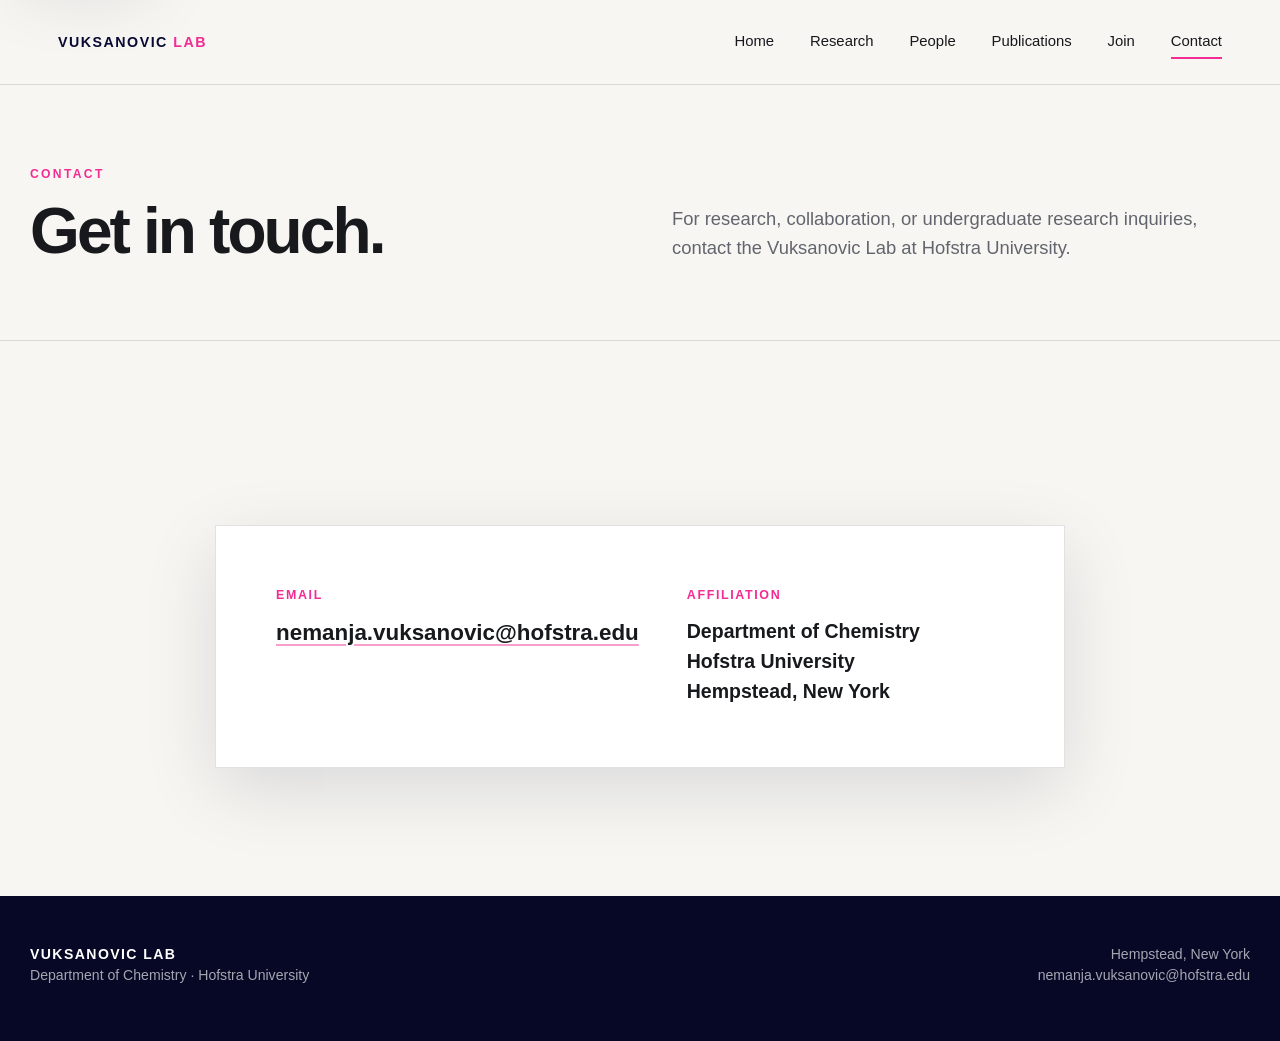
==== contact.html @ c1f4cd51 "Remove diacritic from lab name" ====
<!doctype html><html lang="en"><head><meta charset="utf-8"><meta name="viewport" content="width=device-width,initial-scale=1"><meta name="description" content="Contact the Vuksanovic Lab at Hofstra University."><title>Contact | Vuksanovic Lab</title><link rel="icon" href="assets/favicon.svg"><link rel="stylesheet" href="styles.css"></head><body>
<a class="skip-link" href="#main">Skip to content</a><header class="site-header light-page"><nav class="nav" aria-label="Primary"><a class="brand" href="index.html">VUKSANOVIC <span>LAB</span></a><button class="menu-toggle" aria-label="Open menu" aria-expanded="false"><svg viewBox="0 0 24 24"><path d="M4 7h16M4 12h16M4 17h16" fill="none" stroke="currentColor" stroke-width="2" stroke-linecap="round"/></svg></button><div class="nav-links"><a href="index.html">Home</a><a href="research.html">Research</a><a href="people.html">People</a><a href="publications.html">Publications</a><a href="join.html">Join</a><a class="active" href="contact.html">Contact</a></div></nav></header>
<main id="main"><section class="page-hero"><div class="container"><div><div class="section-label">Contact</div><h1>Get in touch.</h1></div><p>For research, collaboration, or undergraduate research inquiries, contact the Vuksanovic Lab at Hofstra University.</p></div></section><section class="section"><div class="container simple-content"><div class="contact-card"><div><strong>Email</strong><a href="mailto:nemanja.vuksanovic@hofstra.edu">nemanja.vuksanovic@hofstra.edu</a></div><div><strong>Affiliation</strong><div style="font-size:1.22rem;font-weight:700">Department of Chemistry<br>Hofstra University<br>Hempstead, New York</div></div></div></div></section></main>
<footer class="site-footer"><div class="footer-grid"><div><div class="footer-brand">VUKSANOVIC LAB</div><div>Department of Chemistry · Hofstra University</div></div><div class="footer-right">Hempstead, New York<br><a href="mailto:nemanja.vuksanovic@hofstra.edu">nemanja.vuksanovic@hofstra.edu</a></div></div></footer><script src="script.js"></script></body></html>
---- styles.css ----
:root {
  --navy:#090b35;
  --violet:#35106b;
  --magenta:#f22c93;
  --coral:#ff6a74;
  --blue:#395bff;
  --ink:#17191c;
  --muted:#62656d;
  --paper:#f7f6f2;
  --white:#ffffff;
  --line:rgba(23,25,28,.13);
  --max:1220px;
  --shadow:0 22px 70px rgba(9,11,53,.12);
}
*{box-sizing:border-box}
html{scroll-behavior:smooth;background:var(--paper)}
body{margin:0;font-family:Inter,ui-sans-serif,-apple-system,BlinkMacSystemFont,"Segoe UI",Helvetica,Arial,sans-serif;color:var(--ink);background:var(--paper);line-height:1.55;-webkit-font-smoothing:antialiased}
a{color:inherit;text-decoration:none}
img{display:block;max-width:100%}
button{font:inherit}
.skip-link{position:fixed;left:1rem;top:-5rem;z-index:999;background:#fff;padding:.8rem 1rem;border-radius:8px;box-shadow:var(--shadow)}
.skip-link:focus{top:1rem}
.site-header{position:fixed;inset:0 0 auto 0;z-index:100;transition:background .25s ease,box-shadow .25s ease,color .25s ease}
.site-header.scrolled,.site-header.light-page{background:rgba(247,246,242,.95);backdrop-filter:blur(18px);box-shadow:0 1px 0 var(--line);color:var(--ink)}
.nav{max-width:var(--max);height:84px;margin:auto;padding:0 28px;display:flex;align-items:center;justify-content:space-between;gap:2rem}
.brand{font-weight:850;letter-spacing:.105em;font-size:.89rem;color:#fff;white-space:nowrap}
.site-header.scrolled .brand,.site-header.light-page .brand{color:var(--navy)}
.brand span{color:var(--magenta)}
.nav-links{display:flex;align-items:center;gap:clamp(1.1rem,2.8vw,2.5rem);font-size:.93rem;color:rgba(255,255,255,.92)}
.site-header.scrolled .nav-links,.site-header.light-page .nav-links{color:var(--ink)}
.nav-links a{position:relative;padding:.35rem 0}
.nav-links a::after{content:"";position:absolute;left:0;right:100%;bottom:0;height:2px;background:var(--magenta);transition:right .2s ease}
.nav-links a:hover::after,.nav-links a.active::after{right:0}
.menu-toggle{display:none;border:0;background:transparent;color:inherit;width:44px;height:44px;align-items:center;justify-content:center}
.menu-toggle svg{width:24px}
.hero{min-height:100svh;position:relative;display:flex;align-items:center;background:var(--navy);color:#fff;overflow:hidden}
.hero-bg{position:absolute;inset:0;background-image:linear-gradient(90deg,rgba(5,8,39,.93) 0%,rgba(5,8,39,.78) 28%,rgba(5,8,39,.35) 55%,rgba(5,8,39,.05) 100%),url('https://static.wixstatic.com/media/f7b868_eec6115612794b22b2e714ac04f7f9d2~mv2.png');background-size:cover;background-position:center center;transform:scale(1.01)}
.hero::after{content:"";position:absolute;inset:auto 0 0;height:180px;background:linear-gradient(transparent,var(--paper));pointer-events:none}
.hero-inner{position:relative;z-index:1;width:min(var(--max),calc(100% - 56px));margin:0 auto;padding:130px 0 150px}
.eyebrow{font-size:.78rem;letter-spacing:.22em;text-transform:uppercase;font-weight:780;color:var(--magenta);margin:0 0 1.35rem}
.hero h1{font-size:clamp(3.8rem,9vw,8.5rem);line-height:.88;letter-spacing:-.055em;margin:0;max-width:900px;font-weight:860}
.hero-subtitle{font-size:clamp(1.25rem,2.5vw,2.25rem);line-height:1.15;max-width:760px;margin:2rem 0 0;font-weight:510;letter-spacing:-.02em}
.hero-meta{margin:1.3rem 0 0;color:rgba(255,255,255,.76);font-size:clamp(.95rem,1.4vw,1.1rem);letter-spacing:.04em}
.scroll-mark{position:absolute;z-index:2;left:50%;bottom:38px;transform:translateX(-50%);color:rgba(255,255,255,.7);font-size:.75rem;letter-spacing:.16em;text-transform:uppercase;display:flex;flex-direction:column;align-items:center;gap:.7rem}
.scroll-mark::after{content:"";width:1px;height:32px;background:linear-gradient(var(--magenta),transparent)}
.section{padding:clamp(80px,10vw,140px) 28px}
.container{width:min(var(--max),100%);margin:0 auto}
.intro{padding-top:95px;padding-bottom:95px;text-align:center}
.intro p{font-size:clamp(1.7rem,3.6vw,3.35rem);line-height:1.14;letter-spacing:-.035em;max-width:1030px;margin:0 auto;font-weight:620}
.section-label{font-size:.76rem;letter-spacing:.19em;text-transform:uppercase;font-weight:800;color:var(--magenta);margin-bottom:1.05rem}
.section h2,.page-hero h1{font-size:clamp(2.6rem,5vw,5rem);line-height:.96;letter-spacing:-.045em;margin:0;font-weight:830}
.section-lead{font-size:clamp(1.15rem,2vw,1.5rem);line-height:1.45;max-width:760px;color:#34363c;margin:1.4rem 0 0}
.figure-card{margin-top:3.2rem;background:#fff;border:1px solid rgba(23,25,28,.08);box-shadow:0 24px 90px rgba(29,25,74,.08);overflow:hidden}
.figure-card img{width:100%;height:auto;background:#fff}
figcaption{padding:1.1rem 1.35rem 1.3rem;color:var(--muted);font-size:.78rem;line-height:1.5;border-top:1px solid var(--line)}
figcaption a{text-decoration:underline;text-decoration-color:rgba(242,44,147,.45);text-underline-offset:3px}
.alt-section{background:#ecebe7}
.split{display:grid;grid-template-columns:minmax(0,1.15fr) minmax(320px,.85fr);align-items:center;gap:clamp(40px,7vw,96px)}
.split.reverse{grid-template-columns:minmax(320px,.85fr) minmax(0,1.15fr)}
.split .copy p{font-size:clamp(1.08rem,1.8vw,1.35rem);color:#3c3e44;max-width:570px}
.figure-compact{background:#fff;box-shadow:var(--shadow);padding:0;border:1px solid rgba(23,25,28,.08)}
.question{padding:clamp(100px,12vw,170px) 28px;background:var(--navy);color:#fff;position:relative;overflow:hidden}
.question::before{content:"";position:absolute;width:520px;height:520px;border-radius:50%;background:radial-gradient(circle,rgba(242,44,147,.28),transparent 70%);right:-100px;top:-150px}
.question .container{position:relative}
.question blockquote{margin:0;max-width:980px;font-size:clamp(2.2rem,5vw,5.5rem);line-height:1.02;letter-spacing:-.045em;font-weight:720}
.question em{font-style:normal;color:#ff91c7}
.pi-teaser{display:grid;grid-template-columns:minmax(300px,.73fr) minmax(0,1.27fr);gap:clamp(48px,7vw,110px);align-items:center}
.pi-photo{aspect-ratio:4/5;overflow:hidden;background:#ddd;box-shadow:var(--shadow)}
.pi-photo img{width:100%;height:100%;object-fit:cover}
.pi-copy h2{font-size:clamp(2.6rem,5vw,5rem);margin:0;letter-spacing:-.05em;line-height:.95}
.pi-title{font-size:1.25rem;font-weight:680;margin:1.2rem 0 .35rem}
.pi-affiliation{color:var(--muted);margin:0 0 1.8rem}
.pi-tags{font-weight:650;color:#34363c}
.text-link{display:inline-flex;align-items:center;gap:.55rem;margin-top:2rem;font-weight:750;border-bottom:2px solid var(--magenta);padding-bottom:.2rem}
.join-strip{background:linear-gradient(110deg,#17114d,#441174 52%,#9d145f);color:#fff;padding:clamp(85px,10vw,130px) 28px}
.join-grid{display:grid;grid-template-columns:1fr auto;gap:2rem;align-items:end}
.join-strip h2{font-size:clamp(3rem,6vw,6rem);line-height:.9;letter-spacing:-.05em;margin:0}
.join-strip p{font-size:1.12rem;max-width:680px;color:rgba(255,255,255,.8);margin:1.5rem 0 0}
.email-pill{display:inline-block;border:1px solid rgba(255,255,255,.5);border-radius:999px;padding:1rem 1.35rem;font-weight:700;white-space:nowrap;transition:background .2s,color .2s}
.email-pill:hover{background:#fff;color:var(--navy)}
.site-footer{background:#070826;color:rgba(255,255,255,.64);padding:48px 28px 54px;font-size:.88rem}
.footer-grid{width:min(var(--max),100%);margin:auto;display:flex;justify-content:space-between;gap:2rem;align-items:flex-end}
.footer-brand{color:#fff;font-weight:820;letter-spacing:.1em}
.footer-right{text-align:right}
.page-hero{padding:165px 28px 78px;background:var(--paper);border-bottom:1px solid var(--line)}
.page-hero .container{display:grid;grid-template-columns:1fr 1fr;gap:4rem;align-items:end}
.page-hero p{font-size:1.15rem;color:var(--muted);max-width:600px;margin:0}
.research-block{padding:clamp(90px,10vw,140px) 28px;border-bottom:1px solid var(--line)}
.research-block:nth-child(even){background:#efeee9}
.research-number{font-variant-numeric:tabular-nums;color:var(--magenta);font-size:.8rem;letter-spacing:.15em;font-weight:800;margin-bottom:1.3rem}
.research-block h2{font-size:clamp(2.4rem,5vw,4.7rem);line-height:.98;letter-spacing:-.045em;margin:0 0 1.4rem}
.research-block .desc{font-size:clamp(1.08rem,1.8vw,1.35rem);max-width:750px;color:#42444a}
.people-layout{display:grid;grid-template-columns:minmax(320px,.82fr) minmax(0,1.18fr);gap:clamp(50px,8vw,110px);align-items:start}
.people-layout .pi-photo{position:sticky;top:112px}
.bio h1{font-size:clamp(2.9rem,5.8vw,5.9rem);line-height:.92;letter-spacing:-.05em;margin:0}
.bio .role{font-size:1.28rem;font-weight:760;margin:1.5rem 0 0}
.bio .institution{font-size:1.04rem;color:var(--muted);margin:.25rem 0 2.2rem}
.bio p{font-size:clamp(1.05rem,1.55vw,1.23rem);max-width:770px;color:#34363c}
.bio p+p{margin-top:1.3rem}
.simple-content{max-width:850px}
.simple-content h2{font-size:clamp(2rem,4vw,3.6rem);letter-spacing:-.04em;margin:0 0 1rem}
.simple-content p{font-size:1.15rem;color:#41434a}
.publication-placeholder{border-top:1px solid var(--line);padding-top:2rem;margin-top:3.5rem;color:var(--muted)}
.contact-card{background:#fff;border:1px solid var(--line);box-shadow:var(--shadow);padding:clamp(28px,5vw,60px);margin-top:3.5rem;display:grid;grid-template-columns:1fr 1fr;gap:3rem}
.contact-card strong{display:block;font-size:.78rem;letter-spacing:.13em;text-transform:uppercase;margin-bottom:.65rem;color:var(--magenta)}
.contact-card a{font-size:clamp(1.1rem,2vw,1.4rem);font-weight:700;text-decoration:underline;text-decoration-color:rgba(242,44,147,.45);text-underline-offset:4px}
.reveal{opacity:0;transform:translateY(24px);transition:opacity .65s ease,transform .65s ease}
.reveal.visible{opacity:1;transform:none}
@media (prefers-reduced-motion:reduce){html{scroll-behavior:auto}.reveal{opacity:1;transform:none;transition:none}.site-header{transition:none}}
@media (max-width:860px){
 .nav{height:72px;padding:0 20px}.brand{font-size:.78rem}.menu-toggle{display:flex;color:#fff}.site-header.scrolled .menu-toggle,.site-header.light-page .menu-toggle{color:var(--ink)}
 .nav-links{position:fixed;inset:72px 0 auto;background:rgba(247,246,242,.98);color:var(--ink)!important;display:none;flex-direction:column;align-items:flex-start;padding:24px 28px 30px;border-bottom:1px solid var(--line);gap:1rem}.nav-links.open{display:flex}
 .hero-bg{background-image:linear-gradient(90deg,rgba(5,8,39,.91),rgba(5,8,39,.45)),url('https://static.wixstatic.com/media/f7b868_eec6115612794b22b2e714ac04f7f9d2~mv2.png');background-position:58% center}
 .hero-inner{width:min(100% - 40px,var(--max));padding-top:120px}.hero h1{font-size:clamp(3.6rem,18vw,6rem)}
 .split,.split.reverse,.pi-teaser,.people-layout,.page-hero .container,.contact-card{grid-template-columns:1fr}.split.reverse .copy{order:-1}
 .pi-teaser{gap:38px}.pi-photo{max-width:560px}.people-layout .pi-photo{position:static;max-width:650px}
 .join-grid{grid-template-columns:1fr}.email-pill{justify-self:start}.footer-grid{display:block}.footer-right{text-align:left;margin-top:1.5rem}
 .page-hero{padding-top:128px}.page-hero .container{gap:1.8rem}.question blockquote{font-size:clamp(2.5rem,10vw,4.8rem)}
}
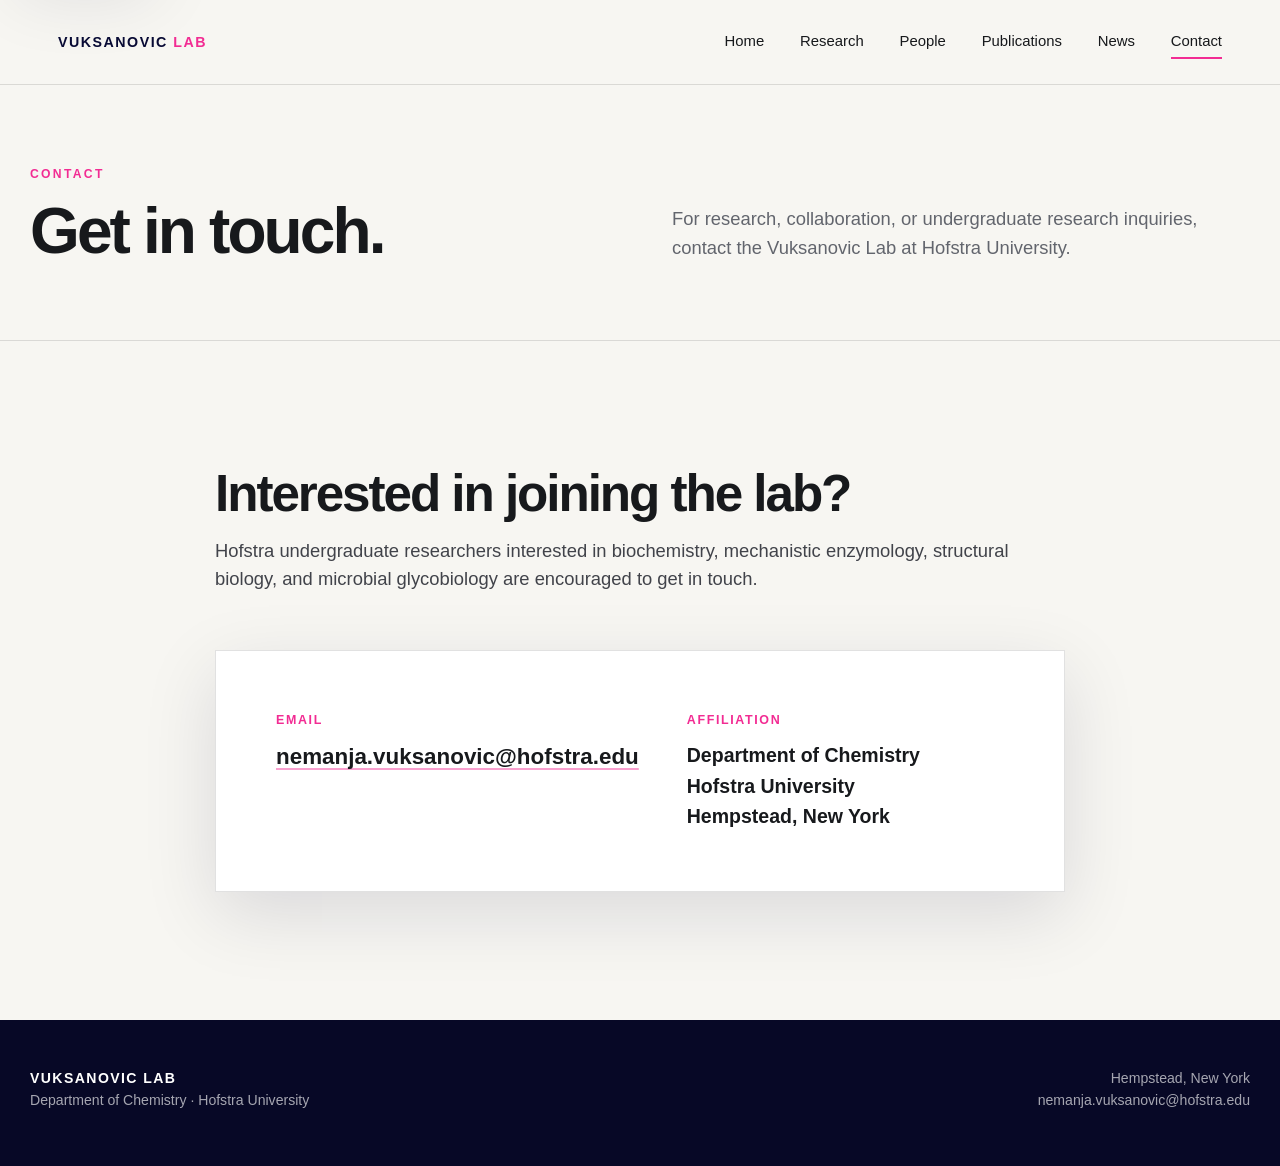
==== commit d3d7851a: "Fold recruiting information into Contact page" ====
--- a/contact.html
+++ b/contact.html
@@ -1,4 +1,4 @@
 <!doctype html><html lang="en"><head><meta charset="utf-8"><meta name="viewport" content="width=device-width,initial-scale=1"><meta name="description" content="Contact the Vuksanovic Lab at Hofstra University."><title>Contact | Vuksanovic Lab</title><link rel="icon" href="assets/favicon.svg"><link rel="stylesheet" href="styles.css"></head><body>
-<a class="skip-link" href="#main">Skip to content</a><header class="site-header light-page"><nav class="nav" aria-label="Primary"><a class="brand" href="index.html">VUKSANOVIC <span>LAB</span></a><button class="menu-toggle" aria-label="Open menu" aria-expanded="false"><svg viewBox="0 0 24 24"><path d="M4 7h16M4 12h16M4 17h16" fill="none" stroke="currentColor" stroke-width="2" stroke-linecap="round"/></svg></button><div class="nav-links"><a href="index.html">Home</a><a href="research.html">Research</a><a href="people.html">People</a><a href="publications.html">Publications</a><a href="join.html">Join</a><a class="active" href="contact.html">Contact</a></div></nav></header>
-<main id="main"><section class="page-hero"><div class="container"><div><div class="section-label">Contact</div><h1>Get in touch.</h1></div><p>For research, collaboration, or undergraduate research inquiries, contact the Vuksanovic Lab at Hofstra University.</p></div></section><section class="section"><div class="container simple-content"><div class="contact-card"><div><strong>Email</strong><a href="mailto:nemanja.vuksanovic@hofstra.edu">nemanja.vuksanovic@hofstra.edu</a></div><div><strong>Affiliation</strong><div style="font-size:1.22rem;font-weight:700">Department of Chemistry<br>Hofstra University<br>Hempstead, New York</div></div></div></div></section></main>
+<a class="skip-link" href="#main">Skip to content</a><header class="site-header light-page"><nav class="nav" aria-label="Primary"><a class="brand" href="index.html">VUKSANOVIC <span>LAB</span></a><button class="menu-toggle" aria-label="Open menu" aria-expanded="false"><svg viewBox="0 0 24 24"><path d="M4 7h16M4 12h16M4 17h16" fill="none" stroke="currentColor" stroke-width="2" stroke-linecap="round"/></svg></button><div class="nav-links"><a href="index.html">Home</a><a href="research.html">Research</a><a href="people.html">People</a><a href="publications.html">Publications</a><a href="news.html">News</a><a class="active" href="contact.html">Contact</a></div></nav></header>
+<main id="main"><section class="page-hero"><div class="container"><div><div class="section-label">Contact</div><h1>Get in touch.</h1></div><p>For research, collaboration, or undergraduate research inquiries, contact the Vuksanovic Lab at Hofstra University.</p></div></section><section class="section"><div class="container simple-content"><h2>Interested in joining the lab?</h2><p>Hofstra undergraduate researchers interested in biochemistry, mechanistic enzymology, structural biology, and microbial glycobiology are encouraged to get in touch.</p><div class="contact-card"><div><strong>Email</strong><a href="mailto:nemanja.vuksanovic@hofstra.edu">nemanja.vuksanovic@hofstra.edu</a></div><div><strong>Affiliation</strong><div style="font-size:1.22rem;font-weight:700">Department of Chemistry<br>Hofstra University<br>Hempstead, New York</div></div></div></div></section></main>
 <footer class="site-footer"><div class="footer-grid"><div><div class="footer-brand">VUKSANOVIC LAB</div><div>Department of Chemistry · Hofstra University</div></div><div class="footer-right">Hempstead, New York<br><a href="mailto:nemanja.vuksanovic@hofstra.edu">nemanja.vuksanovic@hofstra.edu</a></div></div></footer><script src="script.js"></script></body></html>
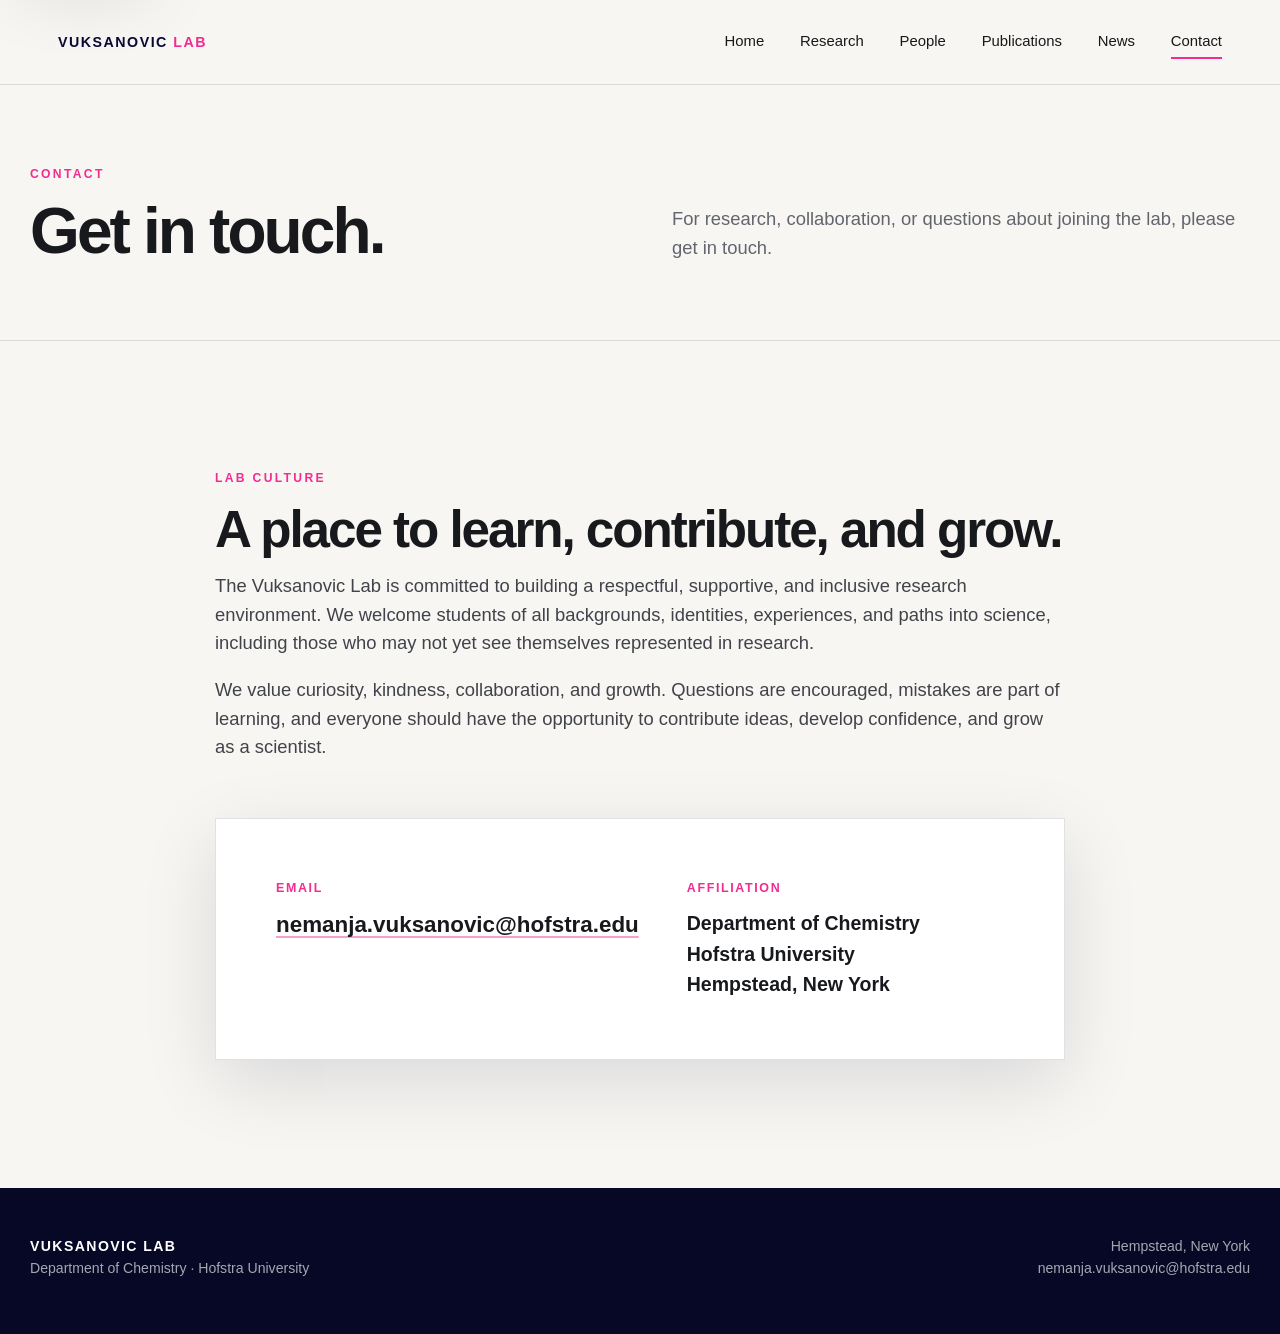
==== commit 91263a3d: "Add inclusive lab culture statement" ====
--- a/contact.html
+++ b/contact.html
@@ -1,4 +1,4 @@
 <!doctype html><html lang="en"><head><meta charset="utf-8"><meta name="viewport" content="width=device-width,initial-scale=1"><meta name="description" content="Contact the Vuksanovic Lab at Hofstra University."><title>Contact | Vuksanovic Lab</title><link rel="icon" href="assets/favicon.svg"><link rel="stylesheet" href="styles.css"></head><body>
 <a class="skip-link" href="#main">Skip to content</a><header class="site-header light-page"><nav class="nav" aria-label="Primary"><a class="brand" href="index.html">VUKSANOVIC <span>LAB</span></a><button class="menu-toggle" aria-label="Open menu" aria-expanded="false"><svg viewBox="0 0 24 24"><path d="M4 7h16M4 12h16M4 17h16" fill="none" stroke="currentColor" stroke-width="2" stroke-linecap="round"/></svg></button><div class="nav-links"><a href="index.html">Home</a><a href="research.html">Research</a><a href="people.html">People</a><a href="publications.html">Publications</a><a href="news.html">News</a><a class="active" href="contact.html">Contact</a></div></nav></header>
-<main id="main"><section class="page-hero"><div class="container"><div><div class="section-label">Contact</div><h1>Get in touch.</h1></div><p>For research, collaboration, or undergraduate research inquiries, contact the Vuksanovic Lab at Hofstra University.</p></div></section><section class="section"><div class="container simple-content"><h2>Interested in joining the lab?</h2><p>Hofstra undergraduate researchers interested in biochemistry, mechanistic enzymology, structural biology, and microbial glycobiology are encouraged to get in touch.</p><div class="contact-card"><div><strong>Email</strong><a href="mailto:nemanja.vuksanovic@hofstra.edu">nemanja.vuksanovic@hofstra.edu</a></div><div><strong>Affiliation</strong><div style="font-size:1.22rem;font-weight:700">Department of Chemistry<br>Hofstra University<br>Hempstead, New York</div></div></div></div></section></main>
+<main id="main"><section class="page-hero"><div class="container"><div><div class="section-label">Contact</div><h1>Get in touch.</h1></div><p>For research, collaboration, or questions about joining the lab, please get in touch.</p></div></section><section class="section"><div class="container simple-content"><div class="section-label">Lab culture</div><h2>A place to learn, contribute, and grow.</h2><p>The Vuksanovic Lab is committed to building a respectful, supportive, and inclusive research environment. We welcome students of all backgrounds, identities, experiences, and paths into science, including those who may not yet see themselves represented in research.</p><p>We value curiosity, kindness, collaboration, and growth. Questions are encouraged, mistakes are part of learning, and everyone should have the opportunity to contribute ideas, develop confidence, and grow as a scientist.</p><div class="contact-card"><div><strong>Email</strong><a href="mailto:nemanja.vuksanovic@hofstra.edu">nemanja.vuksanovic@hofstra.edu</a></div><div><strong>Affiliation</strong><div style="font-size:1.22rem;font-weight:700">Department of Chemistry<br>Hofstra University<br>Hempstead, New York</div></div></div></div></section></main>
 <footer class="site-footer"><div class="footer-grid"><div><div class="footer-brand">VUKSANOVIC LAB</div><div>Department of Chemistry · Hofstra University</div></div><div class="footer-right">Hempstead, New York<br><a href="mailto:nemanja.vuksanovic@hofstra.edu">nemanja.vuksanovic@hofstra.edu</a></div></div></footer><script src="script.js"></script></body></html>
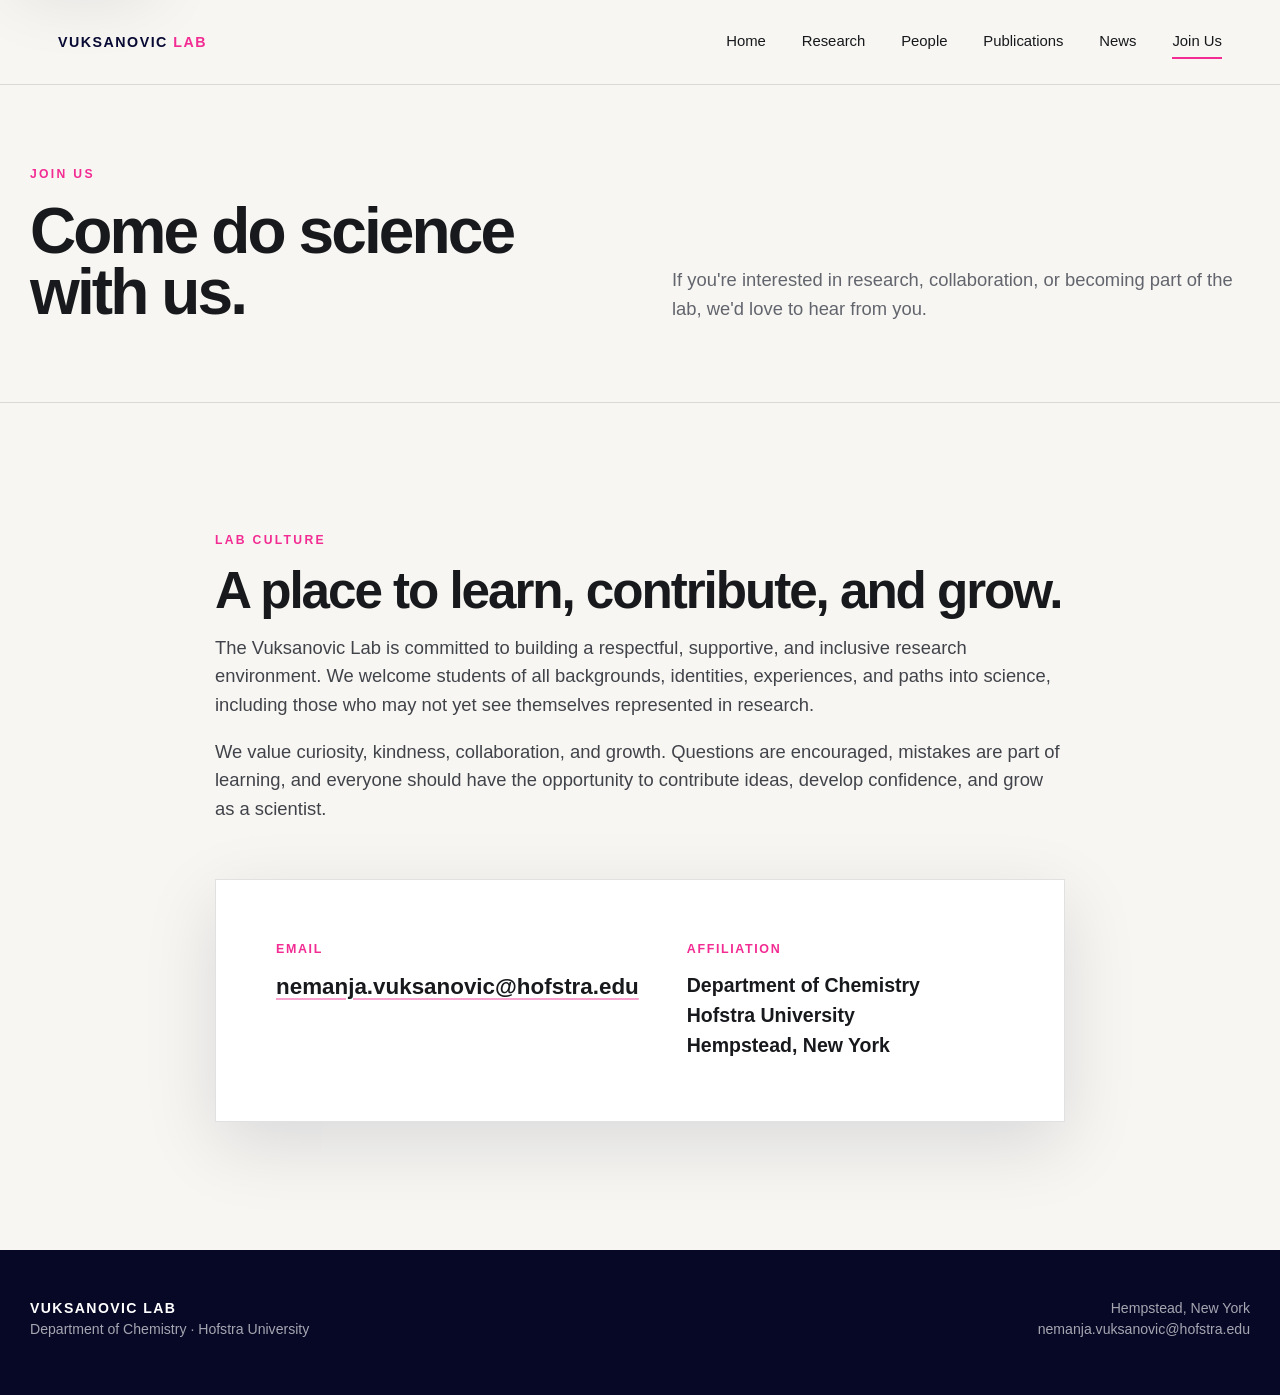
==== commit acb7f23e: "Make Join Us page more inviting" ====
--- a/contact.html
+++ b/contact.html
@@ -1,4 +1,4 @@
-<!doctype html><html lang="en"><head><meta charset="utf-8"><meta name="viewport" content="width=device-width,initial-scale=1"><meta name="description" content="Contact the Vuksanovic Lab at Hofstra University."><title>Contact | Vuksanovic Lab</title><link rel="icon" href="assets/favicon.svg"><link rel="stylesheet" href="styles.css"></head><body>
-<a class="skip-link" href="#main">Skip to content</a><header class="site-header light-page"><nav class="nav" aria-label="Primary"><a class="brand" href="index.html">VUKSANOVIC <span>LAB</span></a><button class="menu-toggle" aria-label="Open menu" aria-expanded="false"><svg viewBox="0 0 24 24"><path d="M4 7h16M4 12h16M4 17h16" fill="none" stroke="currentColor" stroke-width="2" stroke-linecap="round"/></svg></button><div class="nav-links"><a href="index.html">Home</a><a href="research.html">Research</a><a href="people.html">People</a><a href="publications.html">Publications</a><a href="news.html">News</a><a class="active" href="contact.html">Contact</a></div></nav></header>
-<main id="main"><section class="page-hero"><div class="container"><div><div class="section-label">Contact</div><h1>Get in touch.</h1></div><p>For research, collaboration, or questions about joining the lab, please get in touch.</p></div></section><section class="section"><div class="container simple-content"><div class="section-label">Lab culture</div><h2>A place to learn, contribute, and grow.</h2><p>The Vuksanovic Lab is committed to building a respectful, supportive, and inclusive research environment. We welcome students of all backgrounds, identities, experiences, and paths into science, including those who may not yet see themselves represented in research.</p><p>We value curiosity, kindness, collaboration, and growth. Questions are encouraged, mistakes are part of learning, and everyone should have the opportunity to contribute ideas, develop confidence, and grow as a scientist.</p><div class="contact-card"><div><strong>Email</strong><a href="mailto:nemanja.vuksanovic@hofstra.edu">nemanja.vuksanovic@hofstra.edu</a></div><div><strong>Affiliation</strong><div style="font-size:1.22rem;font-weight:700">Department of Chemistry<br>Hofstra University<br>Hempstead, New York</div></div></div></div></section></main>
+<!doctype html><html lang="en"><head><meta charset="utf-8"><meta name="viewport" content="width=device-width,initial-scale=1"><meta name="description" content="Join or connect with the Vuksanovic Lab at Hofstra University."><title>Join Us | Vuksanovic Lab</title><link rel="icon" href="assets/favicon.svg"><link rel="stylesheet" href="styles.css"></head><body>
+<a class="skip-link" href="#main">Skip to content</a><header class="site-header light-page"><nav class="nav" aria-label="Primary"><a class="brand" href="index.html">VUKSANOVIC <span>LAB</span></a><button class="menu-toggle" aria-label="Open menu" aria-expanded="false"><svg viewBox="0 0 24 24"><path d="M4 7h16M4 12h16M4 17h16" fill="none" stroke="currentColor" stroke-width="2" stroke-linecap="round"/></svg></button><div class="nav-links"><a href="index.html">Home</a><a href="research.html">Research</a><a href="people.html">People</a><a href="publications.html">Publications</a><a href="news.html">News</a><a class="active" href="contact.html">Join Us</a></div></nav></header>
+<main id="main"><section class="page-hero"><div class="container"><div><div class="section-label">Join Us</div><h1>Come do science with us.</h1></div><p>If you're interested in research, collaboration, or becoming part of the lab, we'd love to hear from you.</p></div></section><section class="section"><div class="container simple-content"><div class="section-label">Lab culture</div><h2>A place to learn, contribute, and grow.</h2><p>The Vuksanovic Lab is committed to building a respectful, supportive, and inclusive research environment. We welcome students of all backgrounds, identities, experiences, and paths into science, including those who may not yet see themselves represented in research.</p><p>We value curiosity, kindness, collaboration, and growth. Questions are encouraged, mistakes are part of learning, and everyone should have the opportunity to contribute ideas, develop confidence, and grow as a scientist.</p><div class="contact-card"><div><strong>Email</strong><a href="mailto:nemanja.vuksanovic@hofstra.edu">nemanja.vuksanovic@hofstra.edu</a></div><div><strong>Affiliation</strong><div style="font-size:1.22rem;font-weight:700">Department of Chemistry<br>Hofstra University<br>Hempstead, New York</div></div></div></div></section></main>
 <footer class="site-footer"><div class="footer-grid"><div><div class="footer-brand">VUKSANOVIC LAB</div><div>Department of Chemistry · Hofstra University</div></div><div class="footer-right">Hempstead, New York<br><a href="mailto:nemanja.vuksanovic@hofstra.edu">nemanja.vuksanovic@hofstra.edu</a></div></div></footer><script src="script.js"></script></body></html>
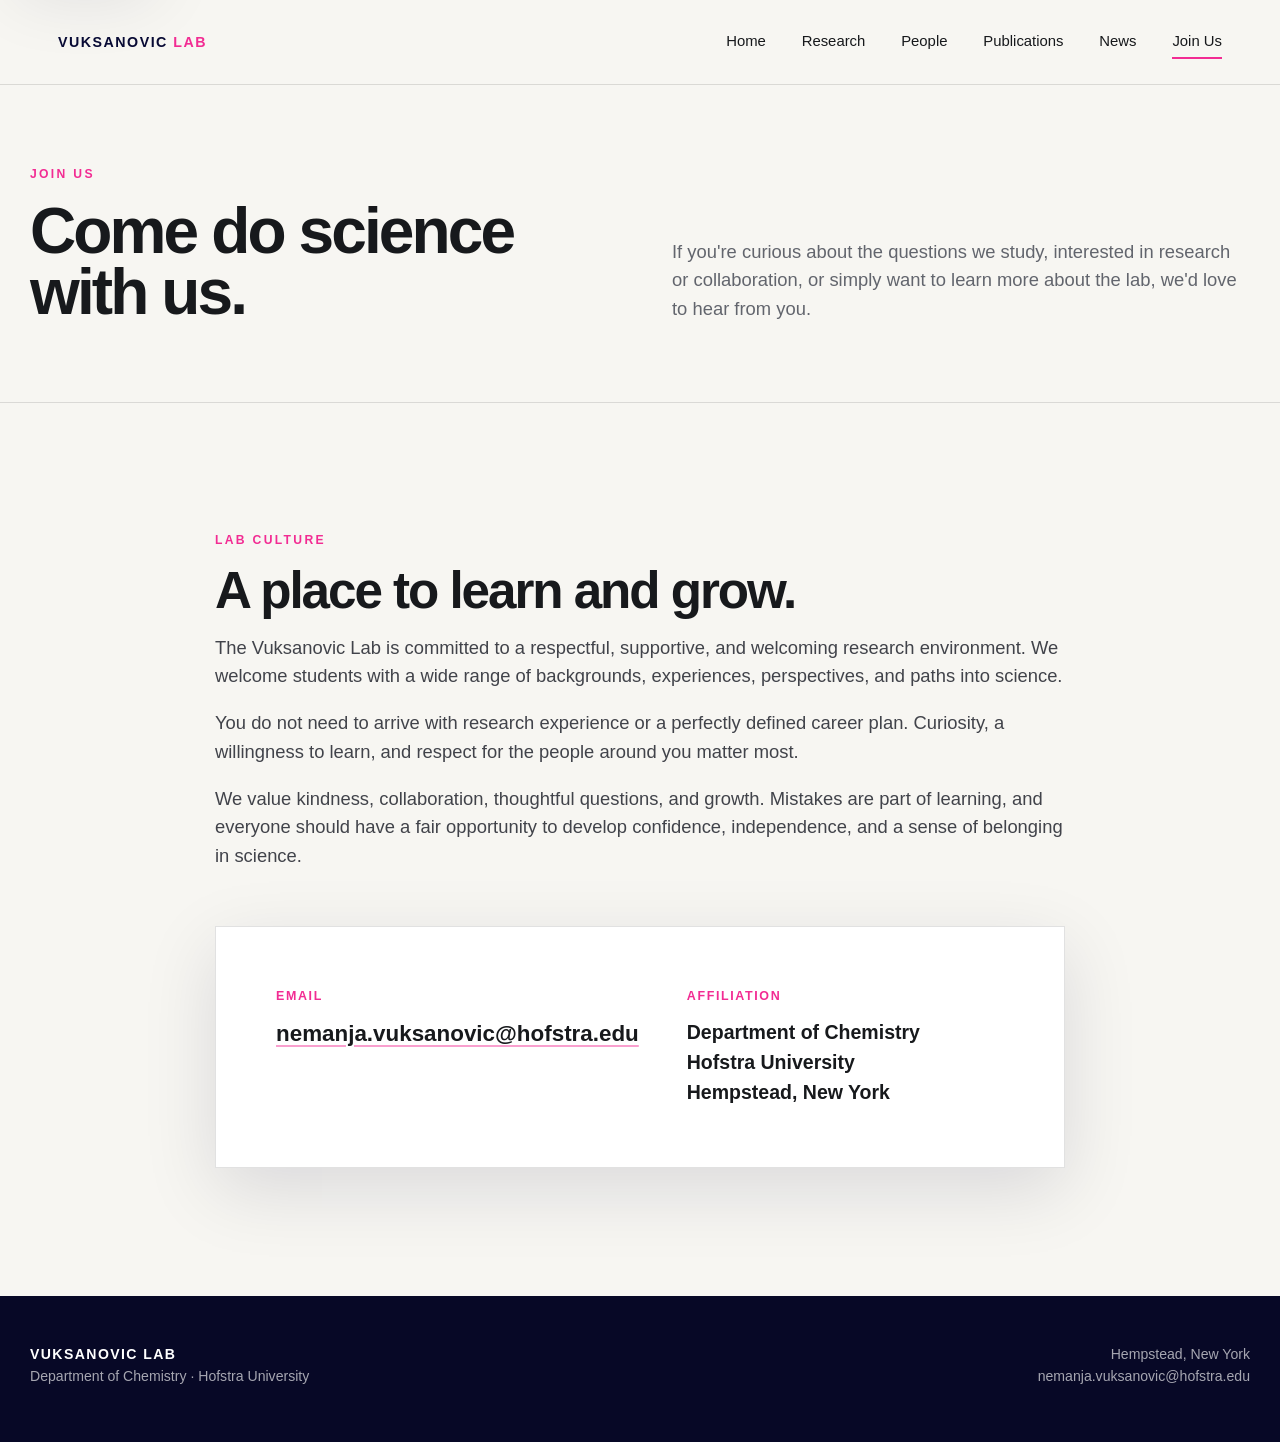
==== commit 22d27e3f: "Rewrite Join Us page with welcoming lab culture" ====
--- a/contact.html
+++ b/contact.html
@@ -1,4 +1,4 @@
 <!doctype html><html lang="en"><head><meta charset="utf-8"><meta name="viewport" content="width=device-width,initial-scale=1"><meta name="description" content="Join or connect with the Vuksanovic Lab at Hofstra University."><title>Join Us | Vuksanovic Lab</title><link rel="icon" href="assets/favicon.svg"><link rel="stylesheet" href="styles.css"></head><body>
 <a class="skip-link" href="#main">Skip to content</a><header class="site-header light-page"><nav class="nav" aria-label="Primary"><a class="brand" href="index.html">VUKSANOVIC <span>LAB</span></a><button class="menu-toggle" aria-label="Open menu" aria-expanded="false"><svg viewBox="0 0 24 24"><path d="M4 7h16M4 12h16M4 17h16" fill="none" stroke="currentColor" stroke-width="2" stroke-linecap="round"/></svg></button><div class="nav-links"><a href="index.html">Home</a><a href="research.html">Research</a><a href="people.html">People</a><a href="publications.html">Publications</a><a href="news.html">News</a><a class="active" href="contact.html">Join Us</a></div></nav></header>
-<main id="main"><section class="page-hero"><div class="container"><div><div class="section-label">Join Us</div><h1>Come do science with us.</h1></div><p>If you're interested in research, collaboration, or becoming part of the lab, we'd love to hear from you.</p></div></section><section class="section"><div class="container simple-content"><div class="section-label">Lab culture</div><h2>A place to learn, contribute, and grow.</h2><p>The Vuksanovic Lab is committed to building a respectful, supportive, and inclusive research environment. We welcome students of all backgrounds, identities, experiences, and paths into science, including those who may not yet see themselves represented in research.</p><p>We value curiosity, kindness, collaboration, and growth. Questions are encouraged, mistakes are part of learning, and everyone should have the opportunity to contribute ideas, develop confidence, and grow as a scientist.</p><div class="contact-card"><div><strong>Email</strong><a href="mailto:nemanja.vuksanovic@hofstra.edu">nemanja.vuksanovic@hofstra.edu</a></div><div><strong>Affiliation</strong><div style="font-size:1.22rem;font-weight:700">Department of Chemistry<br>Hofstra University<br>Hempstead, New York</div></div></div></div></section></main>
+<main id="main"><section class="page-hero"><div class="container"><div><div class="section-label">Join Us</div><h1>Come do science with us.</h1></div><p>If you're curious about the questions we study, interested in research or collaboration, or simply want to learn more about the lab, we'd love to hear from you.</p></div></section><section class="section"><div class="container simple-content"><div class="section-label">Lab culture</div><h2>A place to learn and grow.</h2><p>The Vuksanovic Lab is committed to a respectful, supportive, and welcoming research environment. We welcome students with a wide range of backgrounds, experiences, perspectives, and paths into science.</p><p>You do not need to arrive with research experience or a perfectly defined career plan. Curiosity, a willingness to learn, and respect for the people around you matter most.</p><p>We value kindness, collaboration, thoughtful questions, and growth. Mistakes are part of learning, and everyone should have a fair opportunity to develop confidence, independence, and a sense of belonging in science.</p><div class="contact-card"><div><strong>Email</strong><a href="mailto:nemanja.vuksanovic@hofstra.edu">nemanja.vuksanovic@hofstra.edu</a></div><div><strong>Affiliation</strong><div style="font-size:1.22rem;font-weight:700">Department of Chemistry<br>Hofstra University<br>Hempstead, New York</div></div></div></div></section></main>
 <footer class="site-footer"><div class="footer-grid"><div><div class="footer-brand">VUKSANOVIC LAB</div><div>Department of Chemistry · Hofstra University</div></div><div class="footer-right">Hempstead, New York<br><a href="mailto:nemanja.vuksanovic@hofstra.edu">nemanja.vuksanovic@hofstra.edu</a></div></div></footer><script src="script.js"></script></body></html>
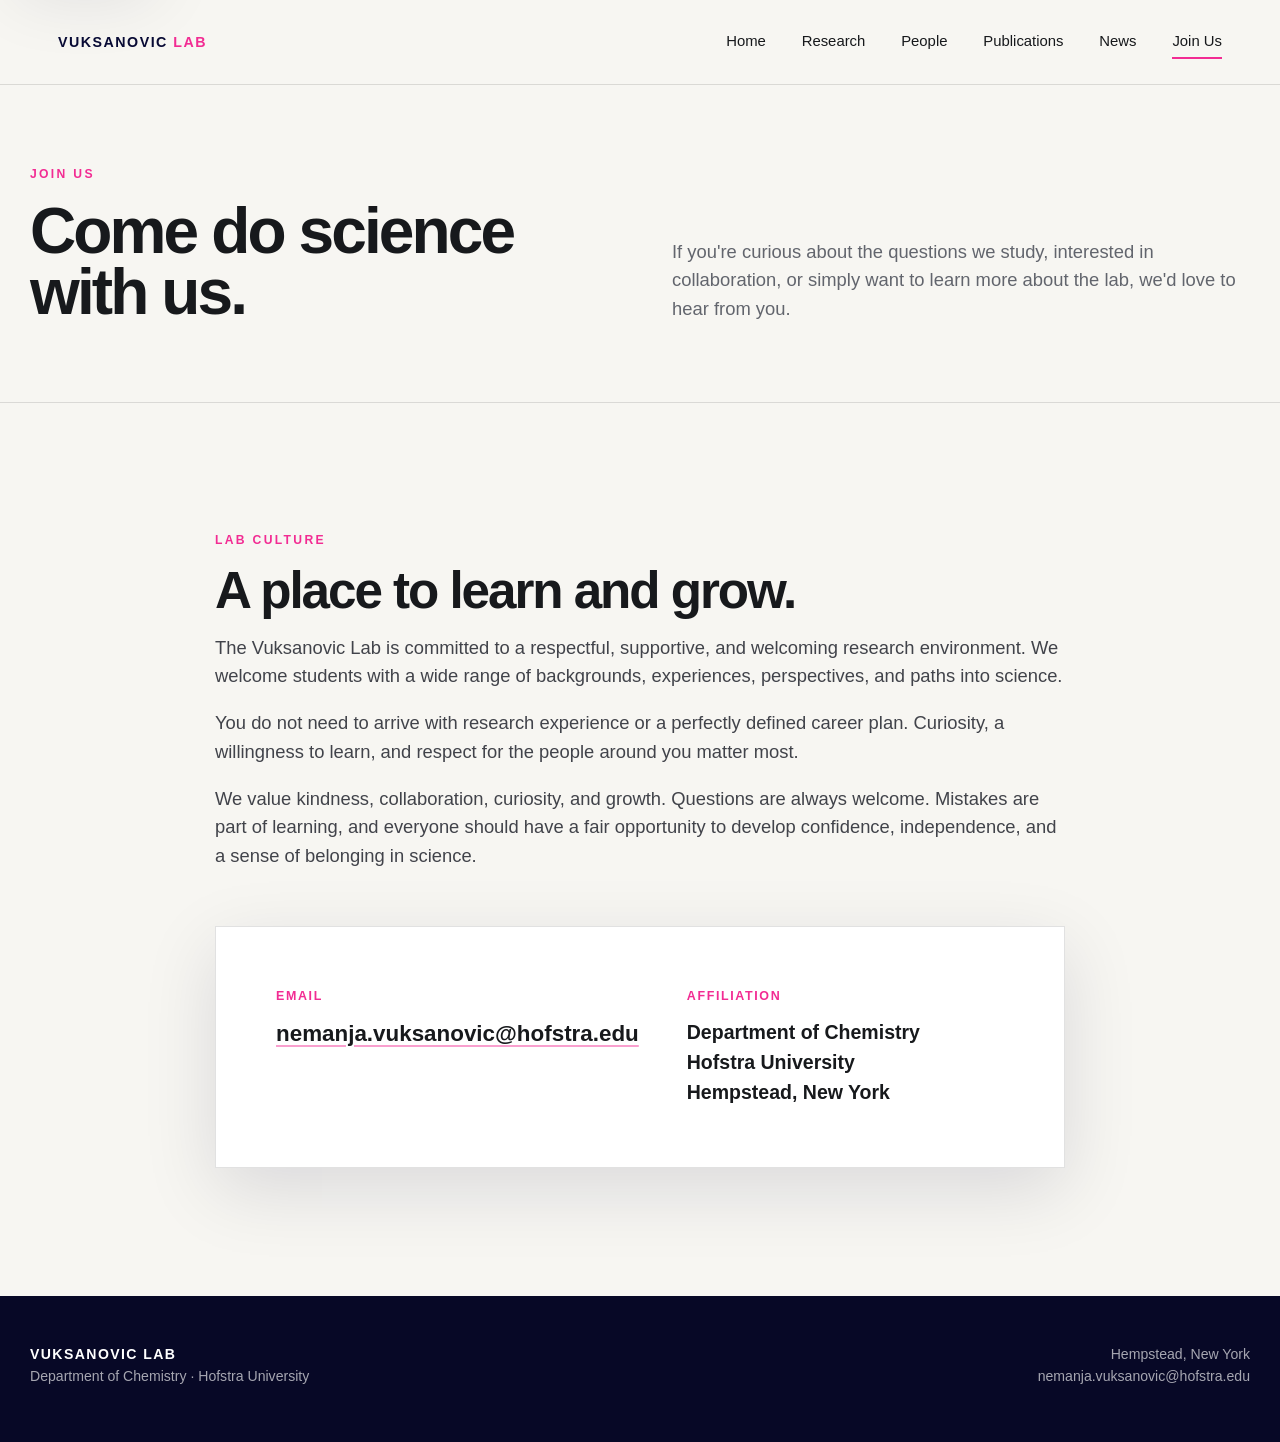
==== commit 6791ad9a: "Refine Join Us collaboration and lab culture wording" ====
--- a/contact.html
+++ b/contact.html
@@ -1,4 +1,4 @@
 <!doctype html><html lang="en"><head><meta charset="utf-8"><meta name="viewport" content="width=device-width,initial-scale=1"><meta name="description" content="Join or connect with the Vuksanovic Lab at Hofstra University."><title>Join Us | Vuksanovic Lab</title><link rel="icon" href="assets/favicon.svg"><link rel="stylesheet" href="styles.css"></head><body>
 <a class="skip-link" href="#main">Skip to content</a><header class="site-header light-page"><nav class="nav" aria-label="Primary"><a class="brand" href="index.html">VUKSANOVIC <span>LAB</span></a><button class="menu-toggle" aria-label="Open menu" aria-expanded="false"><svg viewBox="0 0 24 24"><path d="M4 7h16M4 12h16M4 17h16" fill="none" stroke="currentColor" stroke-width="2" stroke-linecap="round"/></svg></button><div class="nav-links"><a href="index.html">Home</a><a href="research.html">Research</a><a href="people.html">People</a><a href="publications.html">Publications</a><a href="news.html">News</a><a class="active" href="contact.html">Join Us</a></div></nav></header>
-<main id="main"><section class="page-hero"><div class="container"><div><div class="section-label">Join Us</div><h1>Come do science with us.</h1></div><p>If you're curious about the questions we study, interested in research or collaboration, or simply want to learn more about the lab, we'd love to hear from you.</p></div></section><section class="section"><div class="container simple-content"><div class="section-label">Lab culture</div><h2>A place to learn and grow.</h2><p>The Vuksanovic Lab is committed to a respectful, supportive, and welcoming research environment. We welcome students with a wide range of backgrounds, experiences, perspectives, and paths into science.</p><p>You do not need to arrive with research experience or a perfectly defined career plan. Curiosity, a willingness to learn, and respect for the people around you matter most.</p><p>We value kindness, collaboration, thoughtful questions, and growth. Mistakes are part of learning, and everyone should have a fair opportunity to develop confidence, independence, and a sense of belonging in science.</p><div class="contact-card"><div><strong>Email</strong><a href="mailto:nemanja.vuksanovic@hofstra.edu">nemanja.vuksanovic@hofstra.edu</a></div><div><strong>Affiliation</strong><div style="font-size:1.22rem;font-weight:700">Department of Chemistry<br>Hofstra University<br>Hempstead, New York</div></div></div></div></section></main>
+<main id="main"><section class="page-hero"><div class="container"><div><div class="section-label">Join Us</div><h1>Come do science with us.</h1></div><p>If you're curious about the questions we study, interested in collaboration, or simply want to learn more about the lab, we'd love to hear from you.</p></div></section><section class="section"><div class="container simple-content"><div class="section-label">Lab culture</div><h2>A place to learn and grow.</h2><p>The Vuksanovic Lab is committed to a respectful, supportive, and welcoming research environment. We welcome students with a wide range of backgrounds, experiences, perspectives, and paths into science.</p><p>You do not need to arrive with research experience or a perfectly defined career plan. Curiosity, a willingness to learn, and respect for the people around you matter most.</p><p>We value kindness, collaboration, curiosity, and growth. Questions are always welcome. Mistakes are part of learning, and everyone should have a fair opportunity to develop confidence, independence, and a sense of belonging in science.</p><div class="contact-card"><div><strong>Email</strong><a href="mailto:nemanja.vuksanovic@hofstra.edu">nemanja.vuksanovic@hofstra.edu</a></div><div><strong>Affiliation</strong><div style="font-size:1.22rem;font-weight:700">Department of Chemistry<br>Hofstra University<br>Hempstead, New York</div></div></div></div></section></main>
 <footer class="site-footer"><div class="footer-grid"><div><div class="footer-brand">VUKSANOVIC LAB</div><div>Department of Chemistry · Hofstra University</div></div><div class="footer-right">Hempstead, New York<br><a href="mailto:nemanja.vuksanovic@hofstra.edu">nemanja.vuksanovic@hofstra.edu</a></div></div></footer><script src="script.js"></script></body></html>
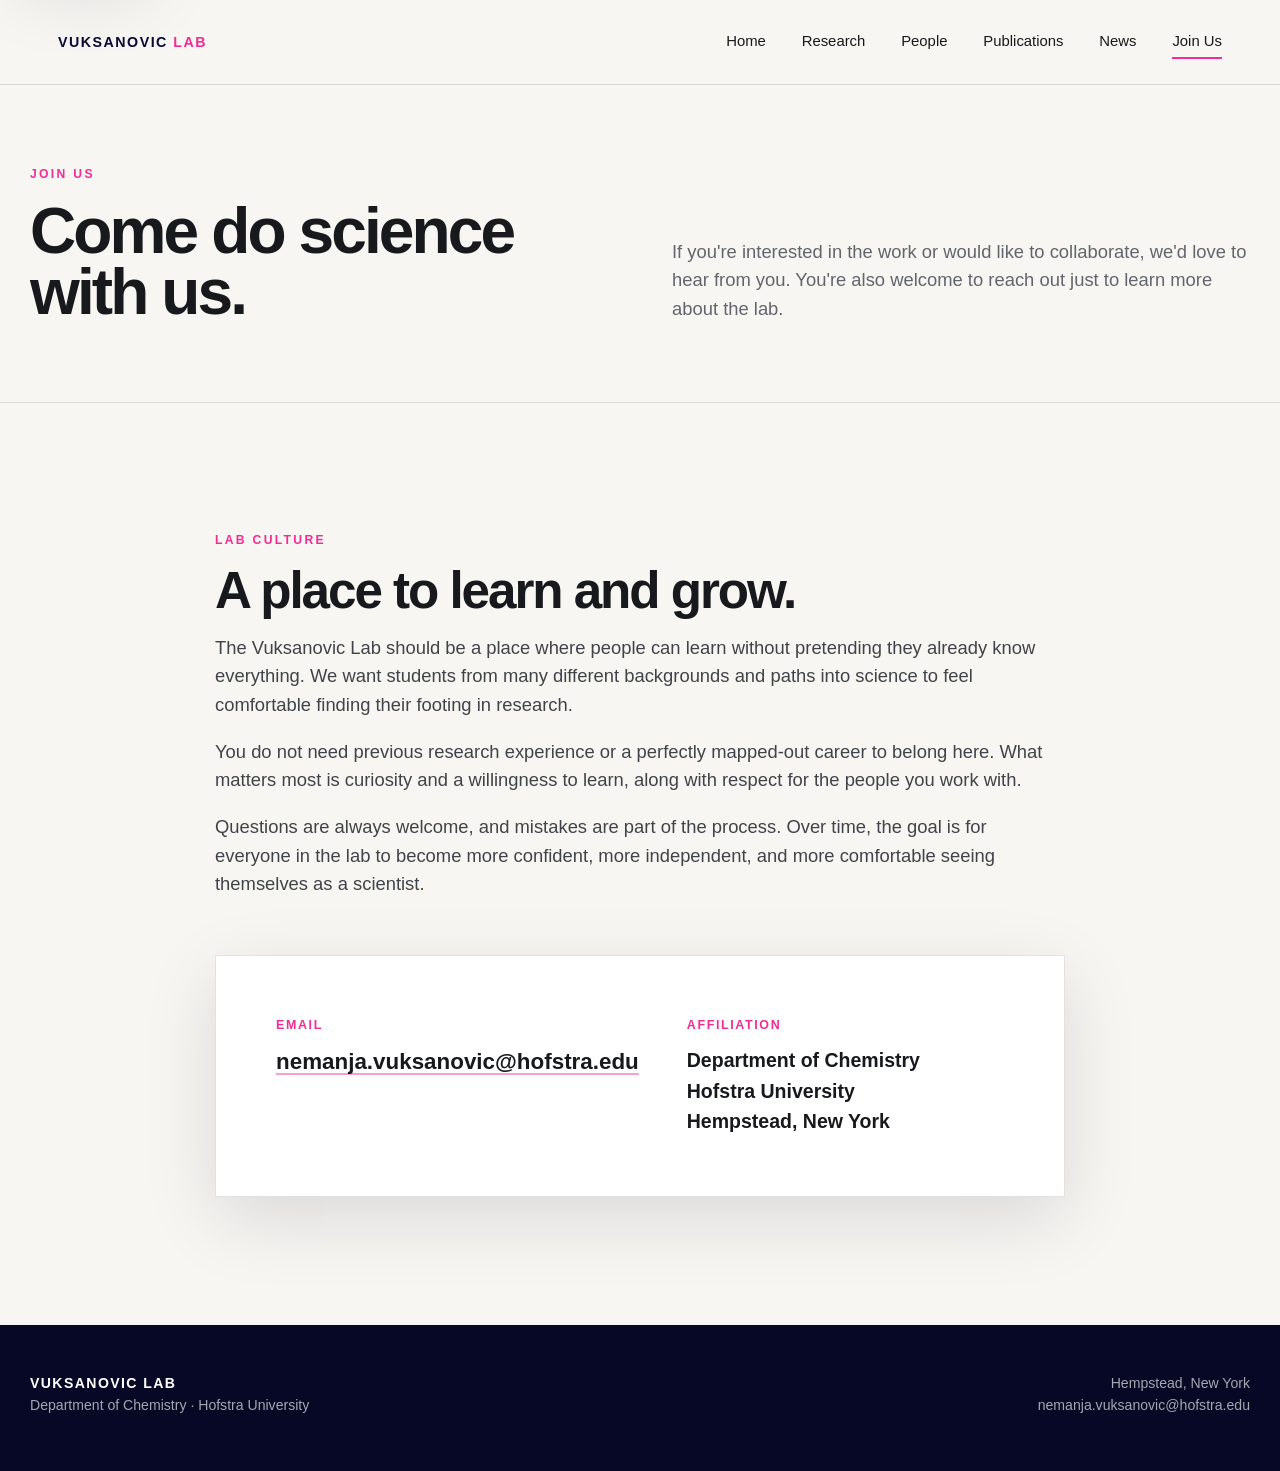
==== commit 930c8d44: "Humanize Join Us page copy" ====
--- a/contact.html
+++ b/contact.html
@@ -1,4 +1,4 @@
 <!doctype html><html lang="en"><head><meta charset="utf-8"><meta name="viewport" content="width=device-width,initial-scale=1"><meta name="description" content="Join or connect with the Vuksanovic Lab at Hofstra University."><title>Join Us | Vuksanovic Lab</title><link rel="icon" href="assets/favicon.svg"><link rel="stylesheet" href="styles.css"></head><body>
 <a class="skip-link" href="#main">Skip to content</a><header class="site-header light-page"><nav class="nav" aria-label="Primary"><a class="brand" href="index.html">VUKSANOVIC <span>LAB</span></a><button class="menu-toggle" aria-label="Open menu" aria-expanded="false"><svg viewBox="0 0 24 24"><path d="M4 7h16M4 12h16M4 17h16" fill="none" stroke="currentColor" stroke-width="2" stroke-linecap="round"/></svg></button><div class="nav-links"><a href="index.html">Home</a><a href="research.html">Research</a><a href="people.html">People</a><a href="publications.html">Publications</a><a href="news.html">News</a><a class="active" href="contact.html">Join Us</a></div></nav></header>
-<main id="main"><section class="page-hero"><div class="container"><div><div class="section-label">Join Us</div><h1>Come do science with us.</h1></div><p>If you're curious about the questions we study, interested in collaboration, or simply want to learn more about the lab, we'd love to hear from you.</p></div></section><section class="section"><div class="container simple-content"><div class="section-label">Lab culture</div><h2>A place to learn and grow.</h2><p>The Vuksanovic Lab is committed to a respectful, supportive, and welcoming research environment. We welcome students with a wide range of backgrounds, experiences, perspectives, and paths into science.</p><p>You do not need to arrive with research experience or a perfectly defined career plan. Curiosity, a willingness to learn, and respect for the people around you matter most.</p><p>We value kindness, collaboration, curiosity, and growth. Questions are always welcome. Mistakes are part of learning, and everyone should have a fair opportunity to develop confidence, independence, and a sense of belonging in science.</p><div class="contact-card"><div><strong>Email</strong><a href="mailto:nemanja.vuksanovic@hofstra.edu">nemanja.vuksanovic@hofstra.edu</a></div><div><strong>Affiliation</strong><div style="font-size:1.22rem;font-weight:700">Department of Chemistry<br>Hofstra University<br>Hempstead, New York</div></div></div></div></section></main>
+<main id="main"><section class="page-hero"><div class="container"><div><div class="section-label">Join Us</div><h1>Come do science with us.</h1></div><p>If you're interested in the work or would like to collaborate, we'd love to hear from you. You're also welcome to reach out just to learn more about the lab.</p></div></section><section class="section"><div class="container simple-content"><div class="section-label">Lab culture</div><h2>A place to learn and grow.</h2><p>The Vuksanovic Lab should be a place where people can learn without pretending they already know everything. We want students from many different backgrounds and paths into science to feel comfortable finding their footing in research.</p><p>You do not need previous research experience or a perfectly mapped-out career to belong here. What matters most is curiosity and a willingness to learn, along with respect for the people you work with.</p><p>Questions are always welcome, and mistakes are part of the process. Over time, the goal is for everyone in the lab to become more confident, more independent, and more comfortable seeing themselves as a scientist.</p><div class="contact-card"><div><strong>Email</strong><a href="mailto:nemanja.vuksanovic@hofstra.edu">nemanja.vuksanovic@hofstra.edu</a></div><div><strong>Affiliation</strong><div style="font-size:1.22rem;font-weight:700">Department of Chemistry<br>Hofstra University<br>Hempstead, New York</div></div></div></div></section></main>
 <footer class="site-footer"><div class="footer-grid"><div><div class="footer-brand">VUKSANOVIC LAB</div><div>Department of Chemistry · Hofstra University</div></div><div class="footer-right">Hempstead, New York<br><a href="mailto:nemanja.vuksanovic@hofstra.edu">nemanja.vuksanovic@hofstra.edu</a></div></div></footer><script src="script.js"></script></body></html>
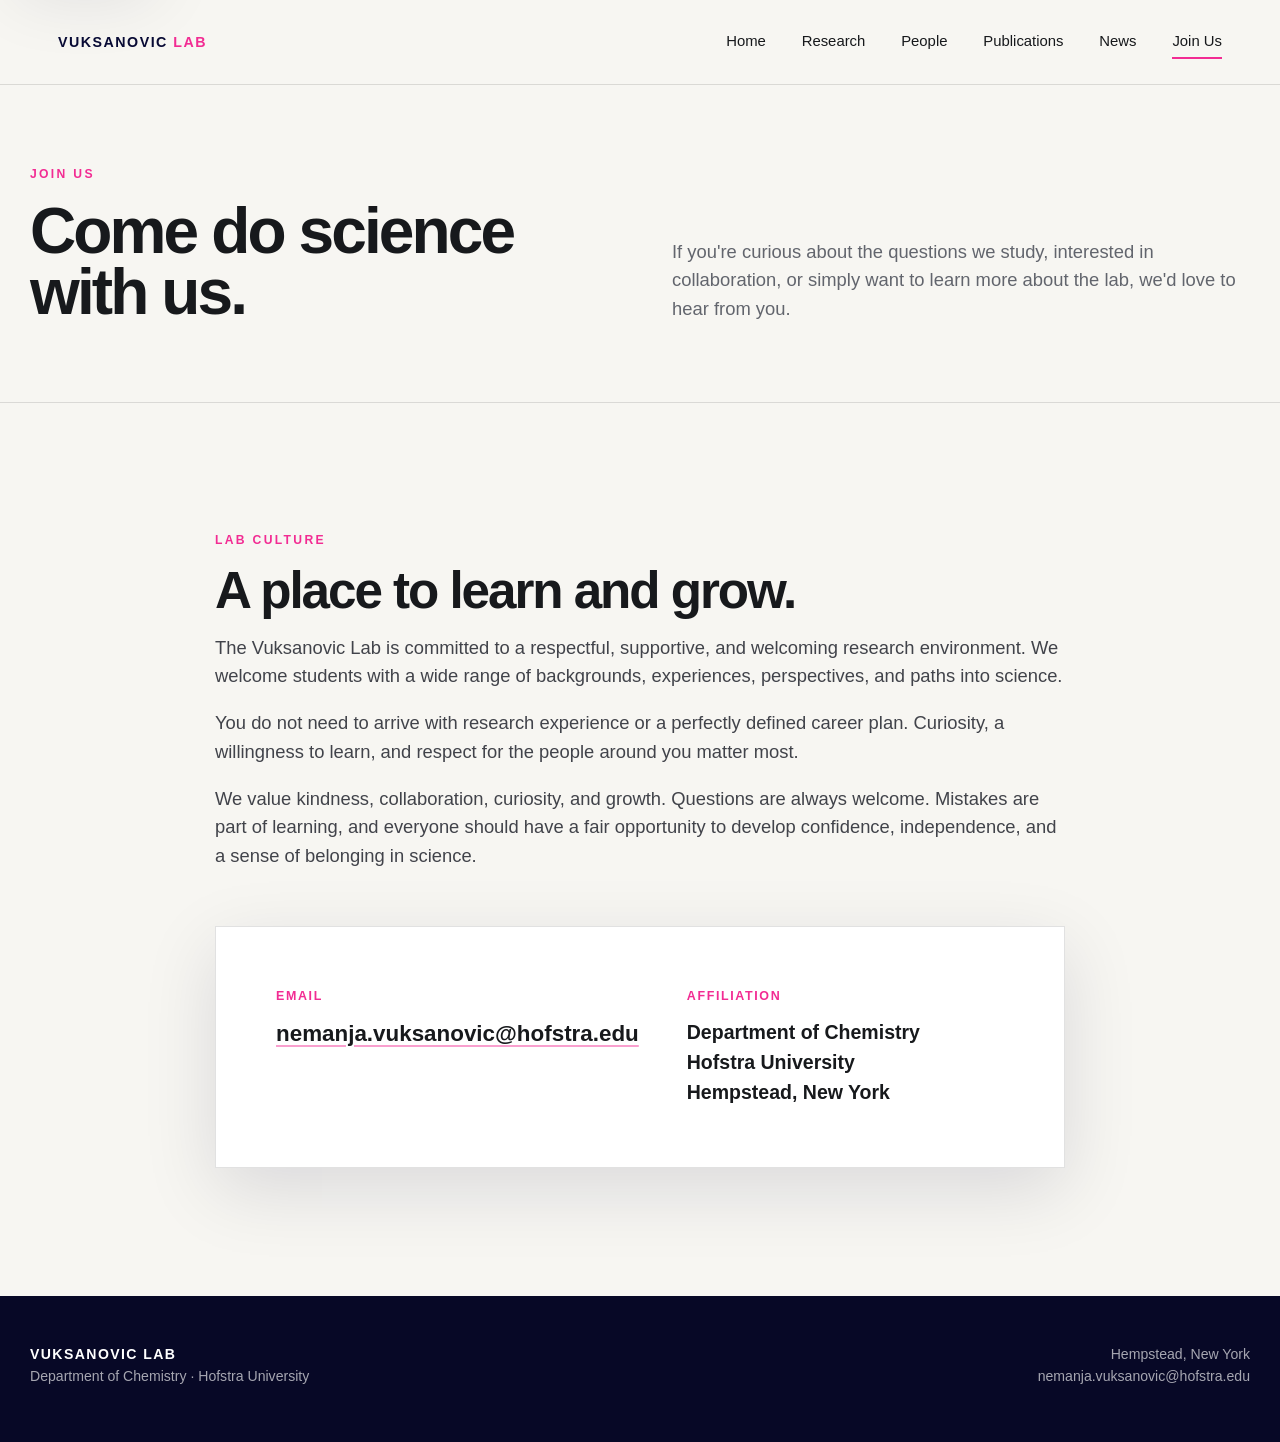
==== commit 5ee5d7df: "Revert Join Us copy to previous version" ====
--- a/contact.html
+++ b/contact.html
@@ -1,4 +1,4 @@
 <!doctype html><html lang="en"><head><meta charset="utf-8"><meta name="viewport" content="width=device-width,initial-scale=1"><meta name="description" content="Join or connect with the Vuksanovic Lab at Hofstra University."><title>Join Us | Vuksanovic Lab</title><link rel="icon" href="assets/favicon.svg"><link rel="stylesheet" href="styles.css"></head><body>
 <a class="skip-link" href="#main">Skip to content</a><header class="site-header light-page"><nav class="nav" aria-label="Primary"><a class="brand" href="index.html">VUKSANOVIC <span>LAB</span></a><button class="menu-toggle" aria-label="Open menu" aria-expanded="false"><svg viewBox="0 0 24 24"><path d="M4 7h16M4 12h16M4 17h16" fill="none" stroke="currentColor" stroke-width="2" stroke-linecap="round"/></svg></button><div class="nav-links"><a href="index.html">Home</a><a href="research.html">Research</a><a href="people.html">People</a><a href="publications.html">Publications</a><a href="news.html">News</a><a class="active" href="contact.html">Join Us</a></div></nav></header>
-<main id="main"><section class="page-hero"><div class="container"><div><div class="section-label">Join Us</div><h1>Come do science with us.</h1></div><p>If you're interested in the work or would like to collaborate, we'd love to hear from you. You're also welcome to reach out just to learn more about the lab.</p></div></section><section class="section"><div class="container simple-content"><div class="section-label">Lab culture</div><h2>A place to learn and grow.</h2><p>The Vuksanovic Lab should be a place where people can learn without pretending they already know everything. We want students from many different backgrounds and paths into science to feel comfortable finding their footing in research.</p><p>You do not need previous research experience or a perfectly mapped-out career to belong here. What matters most is curiosity and a willingness to learn, along with respect for the people you work with.</p><p>Questions are always welcome, and mistakes are part of the process. Over time, the goal is for everyone in the lab to become more confident, more independent, and more comfortable seeing themselves as a scientist.</p><div class="contact-card"><div><strong>Email</strong><a href="mailto:nemanja.vuksanovic@hofstra.edu">nemanja.vuksanovic@hofstra.edu</a></div><div><strong>Affiliation</strong><div style="font-size:1.22rem;font-weight:700">Department of Chemistry<br>Hofstra University<br>Hempstead, New York</div></div></div></div></section></main>
+<main id="main"><section class="page-hero"><div class="container"><div><div class="section-label">Join Us</div><h1>Come do science with us.</h1></div><p>If you're curious about the questions we study, interested in collaboration, or simply want to learn more about the lab, we'd love to hear from you.</p></div></section><section class="section"><div class="container simple-content"><div class="section-label">Lab culture</div><h2>A place to learn and grow.</h2><p>The Vuksanovic Lab is committed to a respectful, supportive, and welcoming research environment. We welcome students with a wide range of backgrounds, experiences, perspectives, and paths into science.</p><p>You do not need to arrive with research experience or a perfectly defined career plan. Curiosity, a willingness to learn, and respect for the people around you matter most.</p><p>We value kindness, collaboration, curiosity, and growth. Questions are always welcome. Mistakes are part of learning, and everyone should have a fair opportunity to develop confidence, independence, and a sense of belonging in science.</p><div class="contact-card"><div><strong>Email</strong><a href="mailto:nemanja.vuksanovic@hofstra.edu">nemanja.vuksanovic@hofstra.edu</a></div><div><strong>Affiliation</strong><div style="font-size:1.22rem;font-weight:700">Department of Chemistry<br>Hofstra University<br>Hempstead, New York</div></div></div></div></section></main>
 <footer class="site-footer"><div class="footer-grid"><div><div class="footer-brand">VUKSANOVIC LAB</div><div>Department of Chemistry · Hofstra University</div></div><div class="footer-right">Hempstead, New York<br><a href="mailto:nemanja.vuksanovic@hofstra.edu">nemanja.vuksanovic@hofstra.edu</a></div></div></footer><script src="script.js"></script></body></html>
